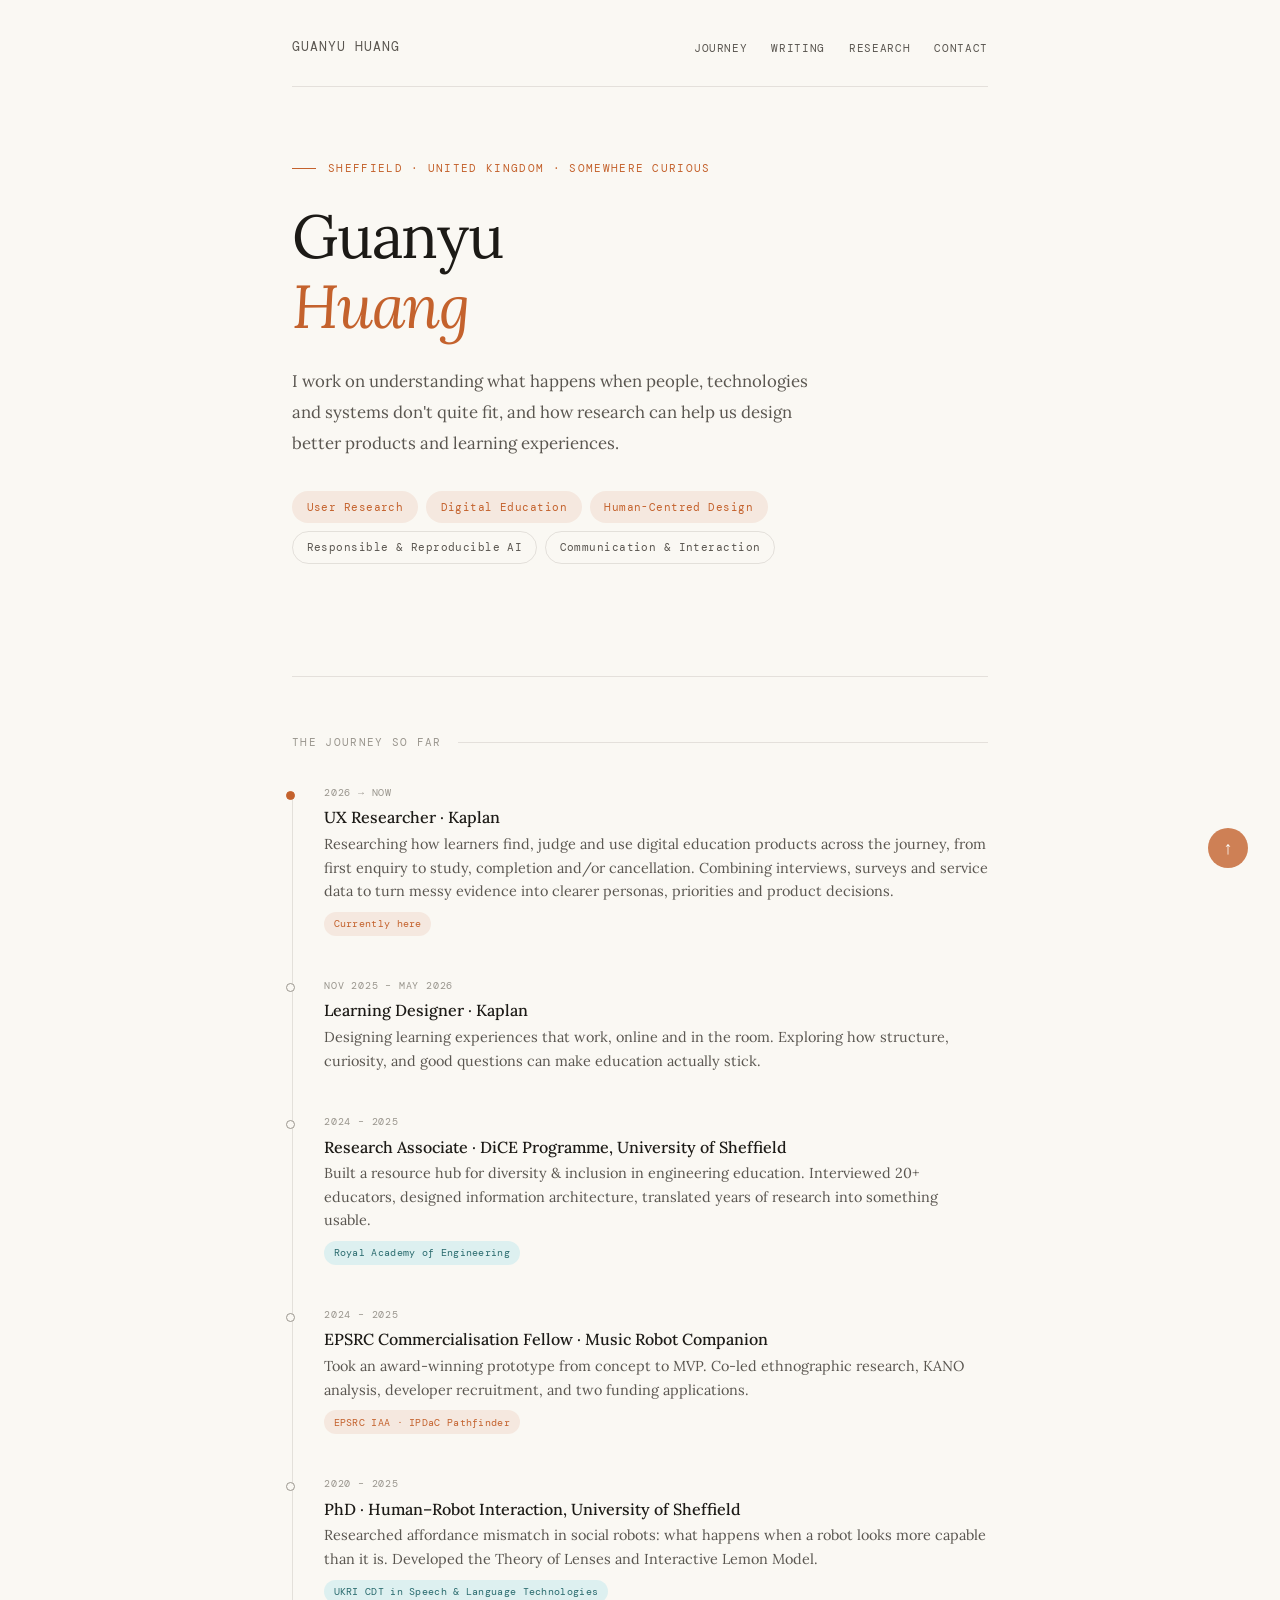
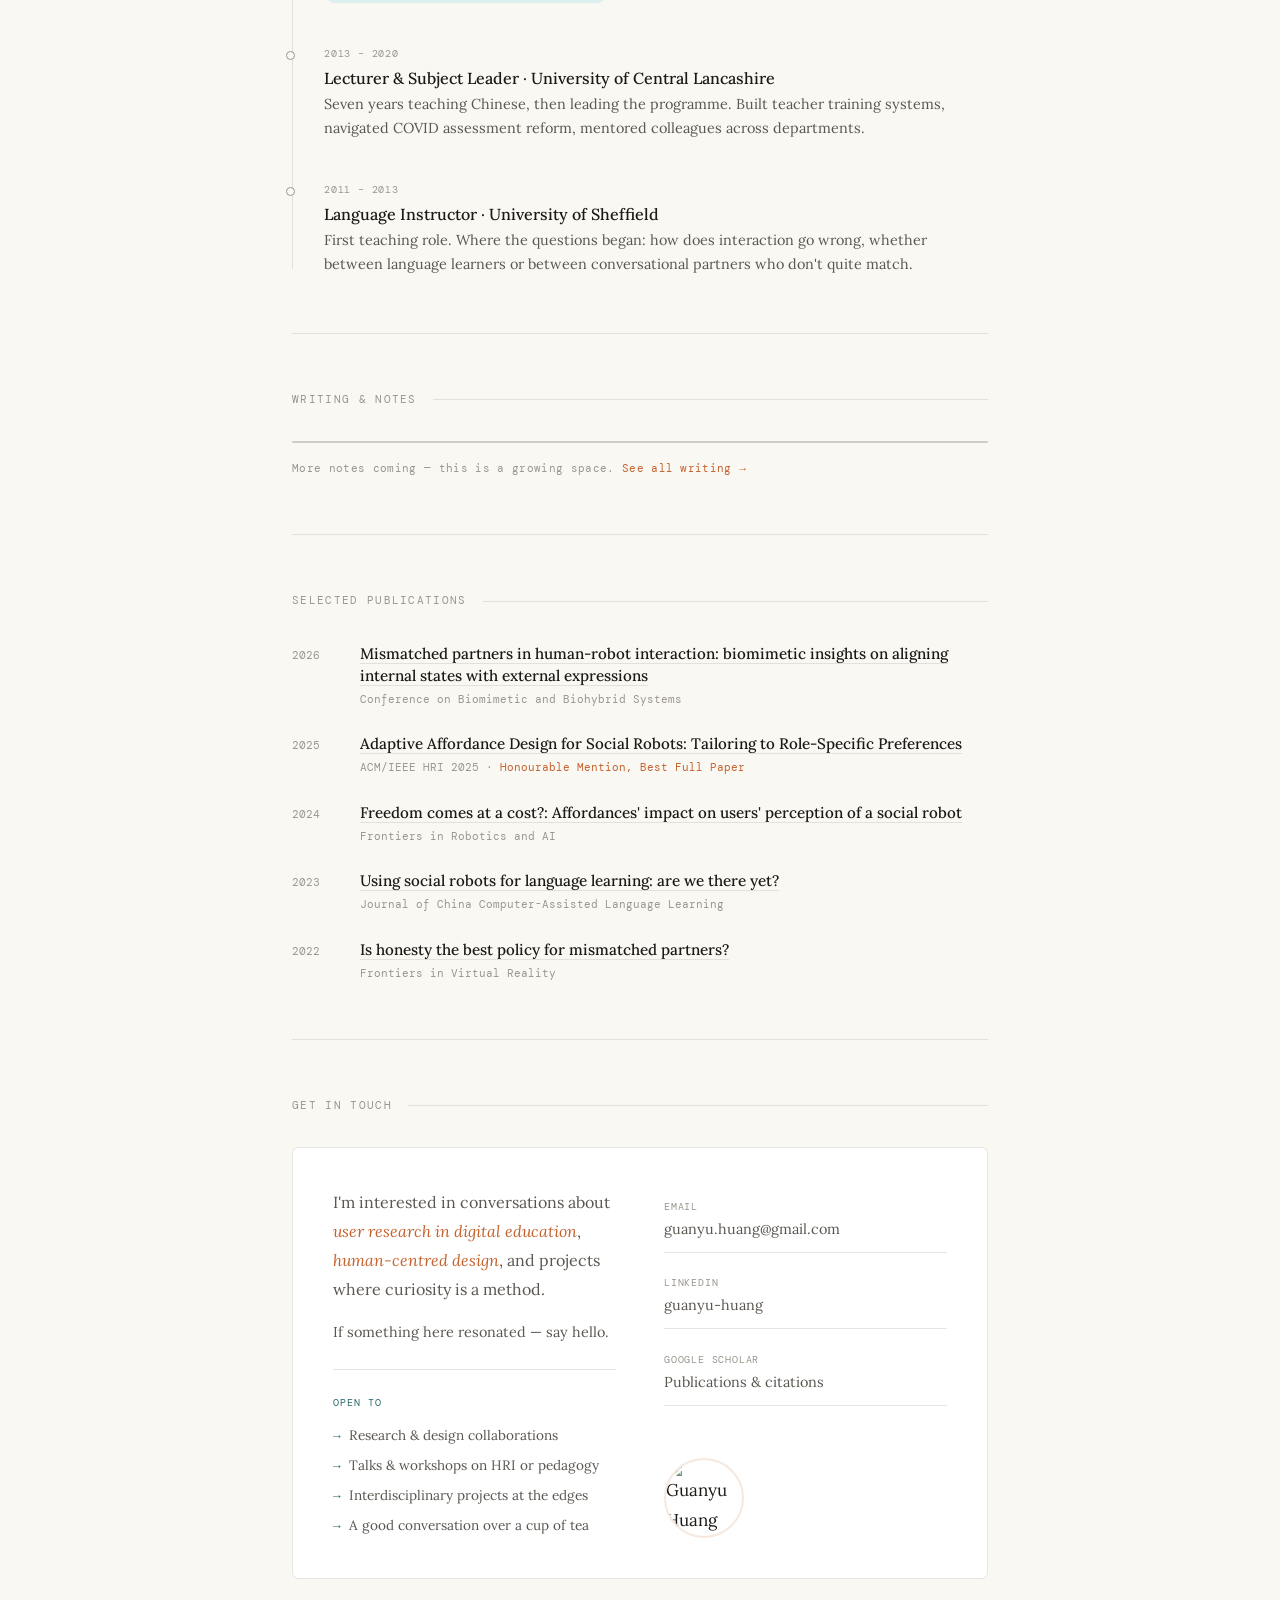
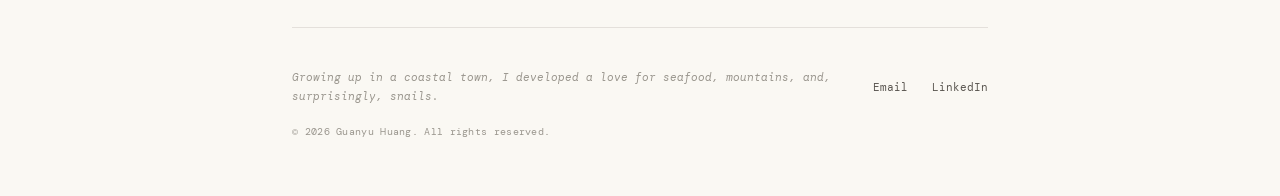
==== index.html @ b327cbba "Update index.html update photo position" ====
<!DOCTYPE html>
<html lang="en">
<head>
<meta charset="UTF-8">
<meta name="viewport" content="width=device-width, initial-scale=1.0">
<title>Guanyu Huang</title>
<link href="https://fonts.googleapis.com/css2?family=Lora:ital,wght@0,400;0,500;1,400&family=DM+Mono:wght@400;500&display=swap" rel="stylesheet">
<style>
*,*::before,*::after{box-sizing:border-box;margin:0;padding:0}
:root{
  --cream:#FAF8F3;--ink:#1C1A16;--ink-soft:#5A5650;--ink-muted:#9A968E;
  --terra:#C4622D;--terra-light:#F5E8DF;--teal:#2A6B6E;--teal-light:#DDF0F0;
  --border:rgba(100,90,80,0.15);
}
html{scroll-behavior:smooth}
body{background:var(--cream);color:var(--ink);font-family:'Lora',Georgia,serif;line-height:1.75;font-size:17px}
.page{max-width:760px;margin:0 auto;padding:0 2rem}
nav{padding:2rem 0 1.5rem;display:flex;align-items:center;justify-content:space-between;border-bottom:1px solid var(--border)}
.nav-name{font-family:'DM Mono',monospace;font-size:13px;letter-spacing:.08em;color:var(--ink-soft);text-decoration:none;text-transform:uppercase;transition:color .2s}
.nav-name:hover{color:var(--terra)}
.nav-links{display:flex;gap:1.5rem;list-style:none;flex-wrap:wrap}
.nav-links a{font-family:'DM Mono',monospace;font-size:11px;letter-spacing:.06em;color:var(--ink-soft);text-decoration:none;text-transform:uppercase;transition:color .2s}
.nav-links a:hover{color:var(--terra)}
.hero{padding:4.5rem 0 3.5rem}
.hero-label{font-family:'DM Mono',monospace;font-size:11px;letter-spacing:.12em;color:var(--terra);text-transform:uppercase;margin-bottom:1.5rem;display:flex;align-items:center;gap:.75rem}
.hero-label::before{content:'';display:inline-block;width:24px;height:1px;background:var(--terra)}
h1{font-size:clamp(2.6rem,6vw,3.8rem);font-weight:400;line-height:1.15;letter-spacing:-.02em;margin-bottom:.4rem}
h1 em{font-style:italic;color:var(--terra)}
.hero-subtitle{font-size:1.05rem;color:var(--ink-soft);max-width:540px;margin-top:1.5rem;line-height:1.85}
.hero-tags{display:flex;flex-wrap:wrap;gap:.5rem;margin-top:2rem}
.tag{font-family:'DM Mono',monospace;font-size:11px;padding:.35rem .85rem;border:1px solid var(--border);border-radius:2rem;color:var(--ink-soft);letter-spacing:.04em}
.tag.accent{background:var(--terra-light);border-color:transparent;color:var(--terra)}
.divider{border:none;border-top:1px solid var(--border);margin:3.5rem 0}
.section-header{font-family:'DM Mono',monospace;font-size:11px;letter-spacing:.12em;color:var(--ink-muted);text-transform:uppercase;margin-bottom:2rem;display:flex;align-items:center;gap:1rem}
.section-header::after{content:'';flex:1;height:1px;background:var(--border)}
.timeline{position:relative;padding-left:2rem}
.timeline::before{content:'';position:absolute;left:0;top:8px;bottom:8px;width:1px;background:var(--border)}
.tl-item{position:relative;margin-bottom:2.5rem}
.tl-item:last-child{margin-bottom:0}
.tl-dot{position:absolute;left:-2.4rem;top:.4rem;width:9px;height:9px;border-radius:50%;background:var(--cream);border:1.5px solid var(--ink-muted);transition:border-color .2s}
.tl-item:hover .tl-dot{border-color:var(--terra)}
.tl-item.highlight .tl-dot{background:var(--terra);border-color:var(--terra)}
.tl-period{font-family:'DM Mono',monospace;font-size:10px;letter-spacing:.08em;color:var(--ink-muted);text-transform:uppercase;margin-bottom:.3rem}
.tl-title{font-size:1rem;font-weight:500;color:var(--ink);margin-bottom:.25rem;line-height:1.4}
.tl-desc{font-size:.9rem;color:var(--ink-soft);line-height:1.65}
.tl-badge{display:inline-block;font-family:'DM Mono',monospace;font-size:10px;padding:.2rem .6rem;border-radius:2rem;margin-top:.5rem;letter-spacing:.03em}
.tl-badge.terra{background:var(--terra-light);color:var(--terra)}
.tl-badge.teal{background:var(--teal-light);color:var(--teal)}
.writing-grid{display:grid;gap:1px;background:var(--border);border:1px solid var(--border);border-radius:6px;overflow:hidden}
.writing-item{background:var(--cream);padding:1.25rem 1.5rem;display:grid;grid-template-columns:1fr auto;gap:1rem;align-items:start;transition:background .2s;text-decoration:none;color:inherit}
.writing-item:hover{background:white}
.writing-tag{font-family:'DM Mono',monospace;font-size:10px;letter-spacing:.08em;color:var(--terra);text-transform:uppercase;margin-bottom:.35rem}
.writing-title{font-size:.95rem;font-weight:500;color:var(--ink);line-height:1.4;margin-bottom:.25rem}
.writing-preview{font-size:.85rem;color:var(--ink-soft);line-height:1.6;font-family:'DM Mono',monospace}
.writing-date{font-family:'DM Mono',monospace;font-size:10px;color:var(--ink-muted);white-space:nowrap}
.writing-arrow{font-family:'DM Mono',monospace;font-size:12px;color:var(--ink-muted);transition:color .2s}
.writing-item:hover .writing-arrow{color:var(--terra)}
.contact-block{background:white;border:1px solid var(--border);border-radius:6px;padding:2.5rem;display:grid;grid-template-columns:1fr 1fr;gap:3rem;align-items:start}
.contact-left p{font-size:1rem;color:var(--ink-soft);line-height:1.8;margin-bottom:1rem}
.contact-left em{color:var(--terra);font-style:italic}
.contact-links{display:flex;flex-direction:column;gap:.75rem}
.contact-link{display:flex;align-items:center;gap:.75rem;text-decoration:none;color:var(--ink-soft);font-size:.9rem;transition:color .2s;padding:.6rem 0;border-bottom:1px solid var(--border)}
.contact-link:last-child{border-bottom:none}
.contact-link:hover{color:var(--terra)}
.contact-link-label{font-family:'DM Mono',monospace;font-size:10px;letter-spacing:.08em;color:var(--ink-muted);text-transform:uppercase;margin-bottom:.1rem}
.contact-link-value{font-size:.9rem}
.open-to{margin-top:1.5rem;padding-top:1.5rem;border-top:1px solid var(--border)}
.open-to-label{font-family:'DM Mono',monospace;font-size:10px;letter-spacing:.1em;color:var(--teal);text-transform:uppercase;margin-bottom:.75rem}
.open-to-items{display:flex;flex-direction:column;gap:.4rem}
.open-to-item{font-size:.85rem;color:var(--ink-soft);display:flex;align-items:center;gap:.5rem}
.open-to-item::before{content:'→';color:var(--teal);font-family:'DM Mono',monospace;font-size:.8rem}
footer{padding:2.5rem 0 3.5rem;border-top:1px solid var(--border);margin-top:3rem}
.footer-top{display:flex;justify-content:space-between;align-items:center;margin-bottom:1rem}
.footer-note{font-family:'DM Mono',monospace;font-size:11px;color:var(--ink-muted);font-style:italic}
.footer-links{display:flex;gap:1.5rem}
.footer-links a{font-family:'DM Mono',monospace;font-size:11px;color:var(--ink-soft);text-decoration:none;transition:color .2s}
.footer-links a:hover{color:var(--terra)}
.footer-copy{font-family:'DM Mono',monospace;font-size:10px;color:var(--ink-muted);letter-spacing:.03em}
.back-to-top{position:fixed;bottom:2rem;right:2rem;background:var(--terra);color:white;border:none;border-radius:50%;width:40px;height:40px;font-size:18px;cursor:pointer;opacity:0.8;transition:opacity .2s;z-index:99}
.back-to-top:hover{opacity:1}
@keyframes fadeUp{from{opacity:0;transform:translateY(14px)}to{opacity:1;transform:translateY(0)}}
.hero{animation:fadeUp .7s ease both}
.hero-subtitle{animation:fadeUp .7s .15s ease both}
.hero-tags{animation:fadeUp .7s .25s ease both}
@media(max-width:600px){
  .contact-block{grid-template-columns:1fr}
  h1{font-size:2.3rem}
  footer{flex-direction:column;gap:1rem;align-items:flex-start}
  nav{flex-wrap:wrap;gap:1rem}
}
</style>
</head>
<body>
<div class="page">

<nav>
  <a href="/curiousguanyu/index.html" class="nav-name">Guanyu Huang</a>
  <ul class="nav-links">
    <li><a href="/curiousguanyu/index.html#journey">Journey</a></li>
    <li><a href="/curiousguanyu/writing.html">Writing</a></li>
    <li><a href="/curiousguanyu/index.html#research">Research</a></li>
    <li><a href="/curiousguanyu/index.html#contact">Contact</a></li>
  </ul>
</nav>

<section class="hero">
  <div class="hero-label">Sheffield · United Kingdom · Somewhere curious</div>
  <h1>Guanyu<br><em>Huang</em></h1>
  <p class="hero-subtitle">I work on understanding what happens when people, technologies and systems don't quite fit, and how research can help us design better products and learning experiences.</p>
  <div class="hero-tags">
    <span class="tag accent">User Research</span>
    <span class="tag accent">Digital Education</span>
    <span class="tag accent">Human-Centred Design</span>
    <span class="tag">Responsible & Reproducible AI</span>
    <span class="tag">Communication & Interaction</span>
  </div>
</section>

<hr class="divider">

<section id="journey">
  <div class="section-header">The journey so far</div>
  <div class="timeline">

    <div class="tl-item highlight">
      <div class="tl-dot"></div>
      <div class="tl-period">2026 → Now</div>
      <div class="tl-title">UX Researcher · Kaplan</div>
      <div class="tl-desc">Researching how learners find, judge and use digital education products across the journey, from first enquiry to study, completion and/or cancellation. Combining interviews, surveys and service data to turn messy evidence into clearer personas, priorities and product decisions.</div>
      <span class="tl-badge terra">Currently here</span>
    </div>

    <div class="tl-item">
      <div class="tl-dot"></div>
      <div class="tl-period">Nov 2025 – May 2026</div>
      <div class="tl-title">Learning Designer · Kaplan</div>
      <div class="tl-desc">Designing learning experiences that work, online and in the room. Exploring how structure, curiosity, and good questions can make education actually stick.</div>
    </div>

    <div class="tl-item">
      <div class="tl-dot"></div>
      <div class="tl-period">2024 – 2025</div>
      <div class="tl-title">Research Associate · DiCE Programme, University of Sheffield</div>
      <div class="tl-desc">Built a resource hub for diversity & inclusion in engineering education. Interviewed 20+ educators, designed information architecture, translated years of research into something usable.</div>
      <span class="tl-badge teal">Royal Academy of Engineering</span>
    </div>

    <div class="tl-item">
      <div class="tl-dot"></div>
      <div class="tl-period">2024 – 2025</div>
      <div class="tl-title">EPSRC Commercialisation Fellow · Music Robot Companion</div>
      <div class="tl-desc">Took an award-winning prototype from concept to MVP. Co-led ethnographic research, KANO analysis, developer recruitment, and two funding applications.</div>
      <span class="tl-badge terra">EPSRC IAA · IPDaC Pathfinder</span>
    </div>

    <div class="tl-item">
      <div class="tl-dot"></div>
      <div class="tl-period">2020 – 2025</div>
      <div class="tl-title">PhD · Human–Robot Interaction, University of Sheffield</div>
      <div class="tl-desc">Researched affordance mismatch in social robots: what happens when a robot looks more capable than it is. Developed the Theory of Lenses and Interactive Lemon Model.</div>
      <span class="tl-badge teal">UKRI CDT in Speech & Language Technologies</span>
    </div>

    <div class="tl-item">
      <div class="tl-dot"></div>
      <div class="tl-period">2013 – 2020</div>
      <div class="tl-title">Lecturer & Subject Leader · University of Central Lancashire</div>
      <div class="tl-desc">Seven years teaching Chinese, then leading the programme. Built teacher training systems, navigated COVID assessment reform, mentored colleagues across departments.</div>
    </div>

    <div class="tl-item">
      <div class="tl-dot"></div>
      <div class="tl-period">2011 – 2013</div>
      <div class="tl-title">Language Instructor · University of Sheffield</div>
      <div class="tl-desc">First teaching role. Where the questions began: how does interaction go wrong, whether between language learners or between conversational partners who don't quite match.</div>
    </div>

  </div>
</section>

<hr class="divider">

<section id="writing">
  <div class="section-header">Writing & notes</div>
  <div class="writing-grid" id="index-articles"></div>
  <p style="font-family:'DM Mono',monospace;font-size:11px;color:var(--ink-muted);margin-top:1rem;letter-spacing:.03em;">More notes coming — this is a growing space. <a href="/curiousguanyu/writing.html" style="color:var(--terra);text-decoration:none;">See all writing →</a></p>
</section>

<hr class="divider">

<section id="research">
  <div class="section-header">Selected publications</div>
  <div style="display:grid;gap:1.5rem">

    <div style="display:grid;grid-template-columns:3rem 1fr;gap:1.25rem;align-items:start">
      <span style="font-family:'DM Mono',monospace;font-size:11px;color:var(--ink-muted);padding-top:.2rem">2026</span>
      <div>
        <div style="font-size:.95rem;font-weight:500;margin-bottom:.2rem;line-height:1.45"><a href="https://link.springer.com/chapter/10.1007/978-3-032-07448-5_31" style="color:var(--ink);text-decoration:none;border-bottom:1px solid var(--border);" target="_blank">Mismatched partners in human-robot interaction: biomimetic insights on aligning internal states with external expressions</a></div>
        <div style="font-family:'DM Mono',monospace;font-size:11px;color:var(--ink-muted)">Conference on Biomimetic and Biohybrid Systems</div>
      </div>
    </div>

    <div style="display:grid;grid-template-columns:3rem 1fr;gap:1.25rem;align-items:start">
      <span style="font-family:'DM Mono',monospace;font-size:11px;color:var(--ink-muted);padding-top:.2rem">2025</span>
      <div>
        <div style="font-size:.95rem;font-weight:500;margin-bottom:.2rem;line-height:1.45"><a href="https://ieeexplore.ieee.org/abstract/document/10974246" style="color:var(--ink);text-decoration:none;border-bottom:1px solid var(--border);" target="_blank">Adaptive Affordance Design for Social Robots: Tailoring to Role-Specific Preferences</a></div>
        <div style="font-family:'DM Mono',monospace;font-size:11px;color:var(--ink-muted)">ACM/IEEE HRI 2025 · <span style="color:var(--terra)">Honourable Mention, Best Full Paper</span></div>
      </div>
    </div>

    <div style="display:grid;grid-template-columns:3rem 1fr;gap:1.25rem;align-items:start">
      <span style="font-family:'DM Mono',monospace;font-size:11px;color:var(--ink-muted);padding-top:.2rem">2024</span>
      <div>
        <div style="font-size:.95rem;font-weight:500;margin-bottom:.2rem;line-height:1.45"><a href="https://www.frontiersin.org/journals/robotics-and-ai/articles/10.3389/frobt.2024.1288818/full" style="color:var(--ink);text-decoration:none;border-bottom:1px solid var(--border);" target="_blank">Freedom comes at a cost?: Affordances' impact on users' perception of a social robot</a></div>
        <div style="font-family:'DM Mono',monospace;font-size:11px;color:var(--ink-muted)">Frontiers in Robotics and AI</div>
      </div>
    </div>

    <div style="display:grid;grid-template-columns:3rem 1fr;gap:1.25rem;align-items:start">
      <span style="font-family:'DM Mono',monospace;font-size:11px;color:var(--ink-muted);padding-top:.2rem">2023</span>
      <div>
        <div style="font-size:.95rem;font-weight:500;margin-bottom:.2rem;line-height:1.45"><a href="https://www.degruyterbrill.com/document/doi/10.1515/jccall-2023-0013/html" style="color:var(--ink);text-decoration:none;border-bottom:1px solid var(--border);" target="_blank">Using social robots for language learning: are we there yet?</a></div>
        <div style="font-family:'DM Mono',monospace;font-size:11px;color:var(--ink-muted)">Journal of China Computer-Assisted Language Learning</div>
      </div>
    </div>

    <div style="display:grid;grid-template-columns:3rem 1fr;gap:1.25rem;align-items:start">
      <span style="font-family:'DM Mono',monospace;font-size:11px;color:var(--ink-muted);padding-top:.2rem">2022</span>
      <div>
        <div style="font-size:.95rem;font-weight:500;margin-bottom:.2rem;line-height:1.45"><a href="https://www.frontiersin.org/journals/virtual-reality/articles/10.3389/frvir.2022.1020169/full" style="color:var(--ink);text-decoration:none;border-bottom:1px solid var(--border);" target="_blank">Is honesty the best policy for mismatched partners?</a></div>
        <div style="font-family:'DM Mono',monospace;font-size:11px;color:var(--ink-muted)">Frontiers in Virtual Reality</div>
      </div>
    </div>

  </div>
</section>

<hr class="divider">

<section id="contact">
  <div class="section-header">Get in touch</div>
  <div class="contact-block" style="position:relative">
    <div class="contact-left">
      <p>I'm interested in conversations about <em>user research in digital education</em>, <em>human-centred design</em>, and projects where curiosity is a method.</p>
      <p style="font-size:.9rem">If something here resonated — say hello.</p>
      <div class="open-to">
        <div class="open-to-label">Open to</div>
        <div class="open-to-items">
          <div class="open-to-item">Research & design collaborations</div>
          <div class="open-to-item">Talks & workshops on HRI or pedagogy</div>
          <div class="open-to-item">Interdisciplinary projects at the edges</div>
          <div class="open-to-item">A good conversation over a cup of tea</div>
        </div>
      </div>
    </div>
    <div class="contact-links" style="display:flex;flex-direction:column;height:100%;">
      <a href="mailto:guanyu.huang@gmail.com" class="contact-link">
        <div>
          <div class="contact-link-label">Email</div>
          <div class="contact-link-value">guanyu.huang@gmail.com</div>
        </div>
      </a>
      <a href="https://linkedin.com/in/guanyu-huang/" class="contact-link" target="_blank">
        <div>
          <div class="contact-link-label">LinkedIn</div>
          <div class="contact-link-value">guanyu-huang</div>
        </div>
      </a>
      <a href="https://scholar.google.co.uk/citations?user=X3f7F_oAAAAJ&hl=en&oi=ao" class="contact-link" target="_blank">
        <div>
          <div class="contact-link-label">Google Scholar</div>
          <div class="contact-link-value">Publications & citations</div>
        </div>
      </a>
      <img src="/curiousguanyu/images/guanyu.jpg" alt="Guanyu Huang" style="width:80px;height:80px;border-radius:50%;object-fit:cover;object-position:center top;border:2px solid var(--terra-light);margin-top:auto;display:block;">
    </div>
  </div>
</section>

<footer>
  <div class="footer-top">
    <span class="footer-note">Growing up in a coastal town, I developed a love for seafood, mountains, and, surprisingly, snails.</span>
    <div class="footer-links">
      <a href="mailto:guanyu.huang@gmail.com">Email</a>
      <a href="https://linkedin.com/in/guanyu-huang/" target="_blank">LinkedIn</a>
    </div>
  </div>
  <div class="footer-copy">© 2026 Guanyu Huang. All rights reserved.</div>
</footer>

<button class="back-to-top" onclick="window.scrollTo({top:0,behavior:'smooth'})">↑</button>

</div>

<script src="/curiousguanyu/articles.js"></script>
<script>
  renderArticleGrid('index-articles', 4);
</script>
</body>
</html>
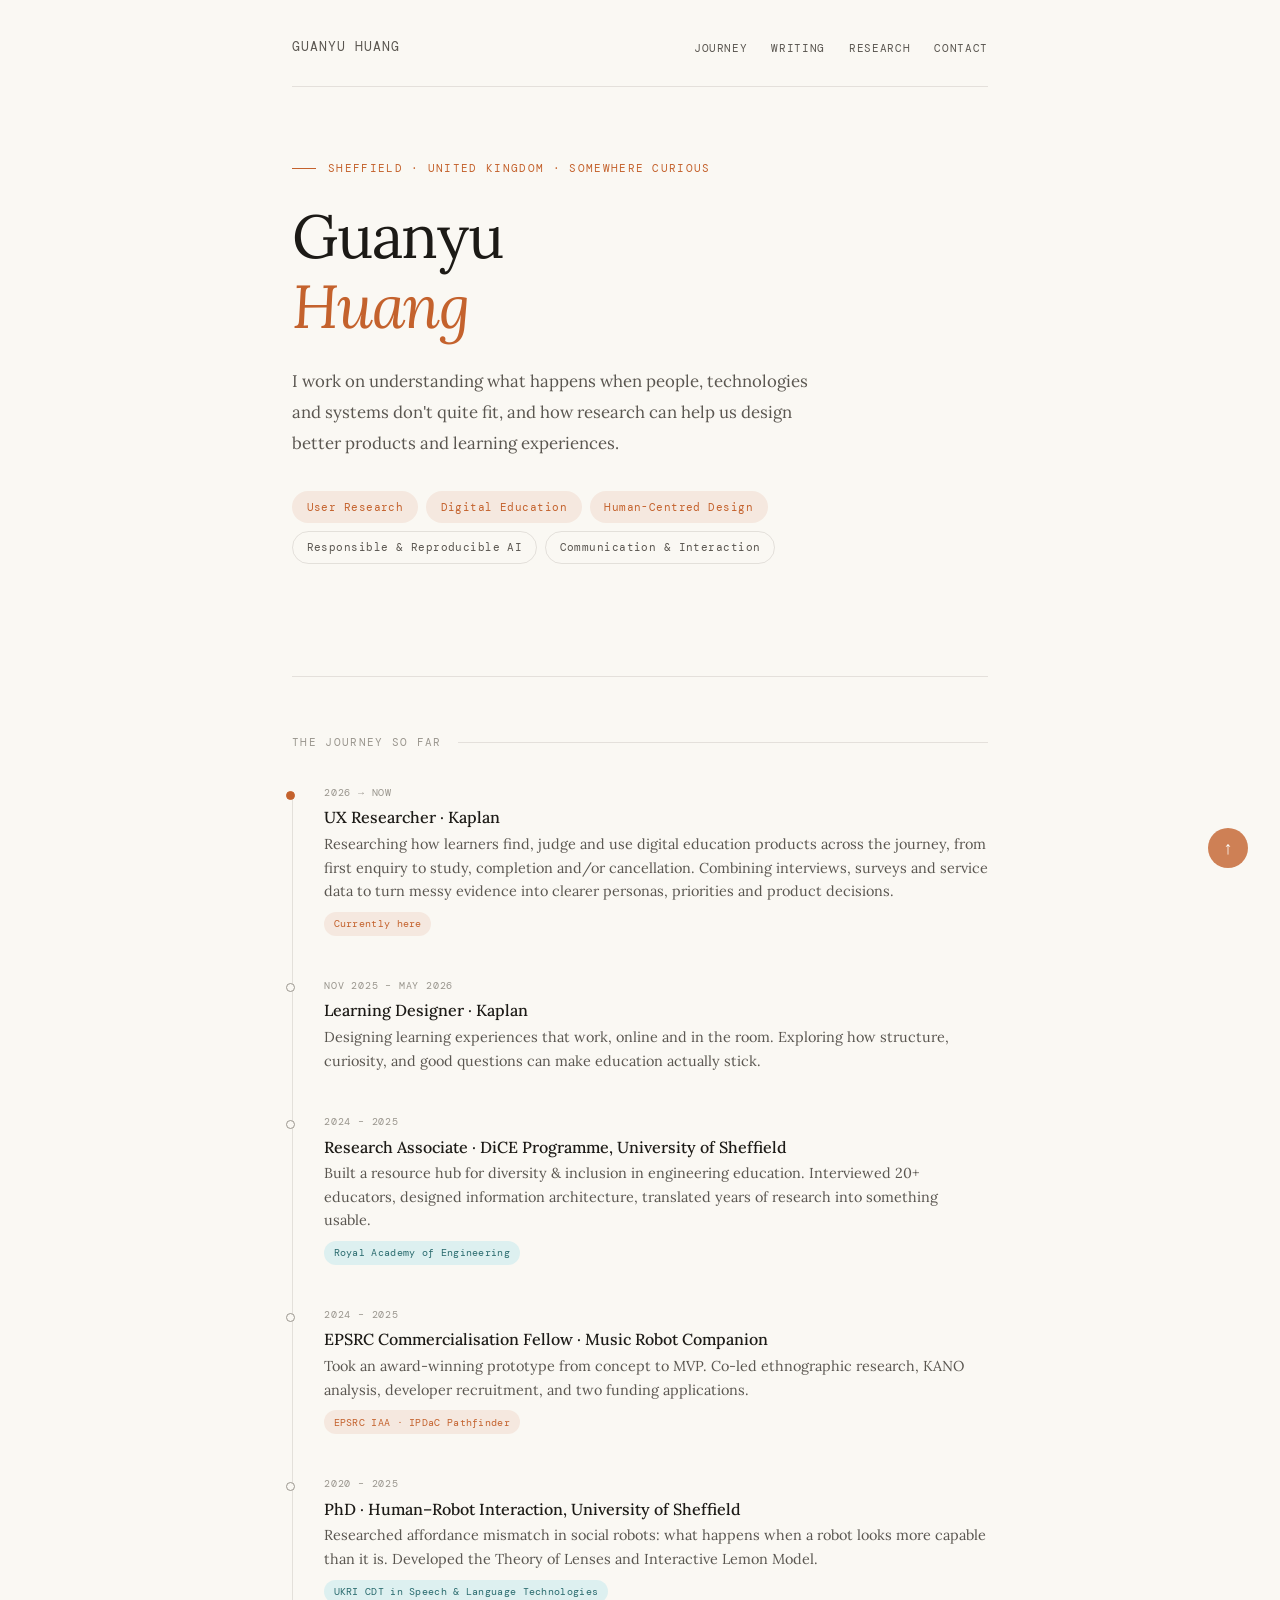
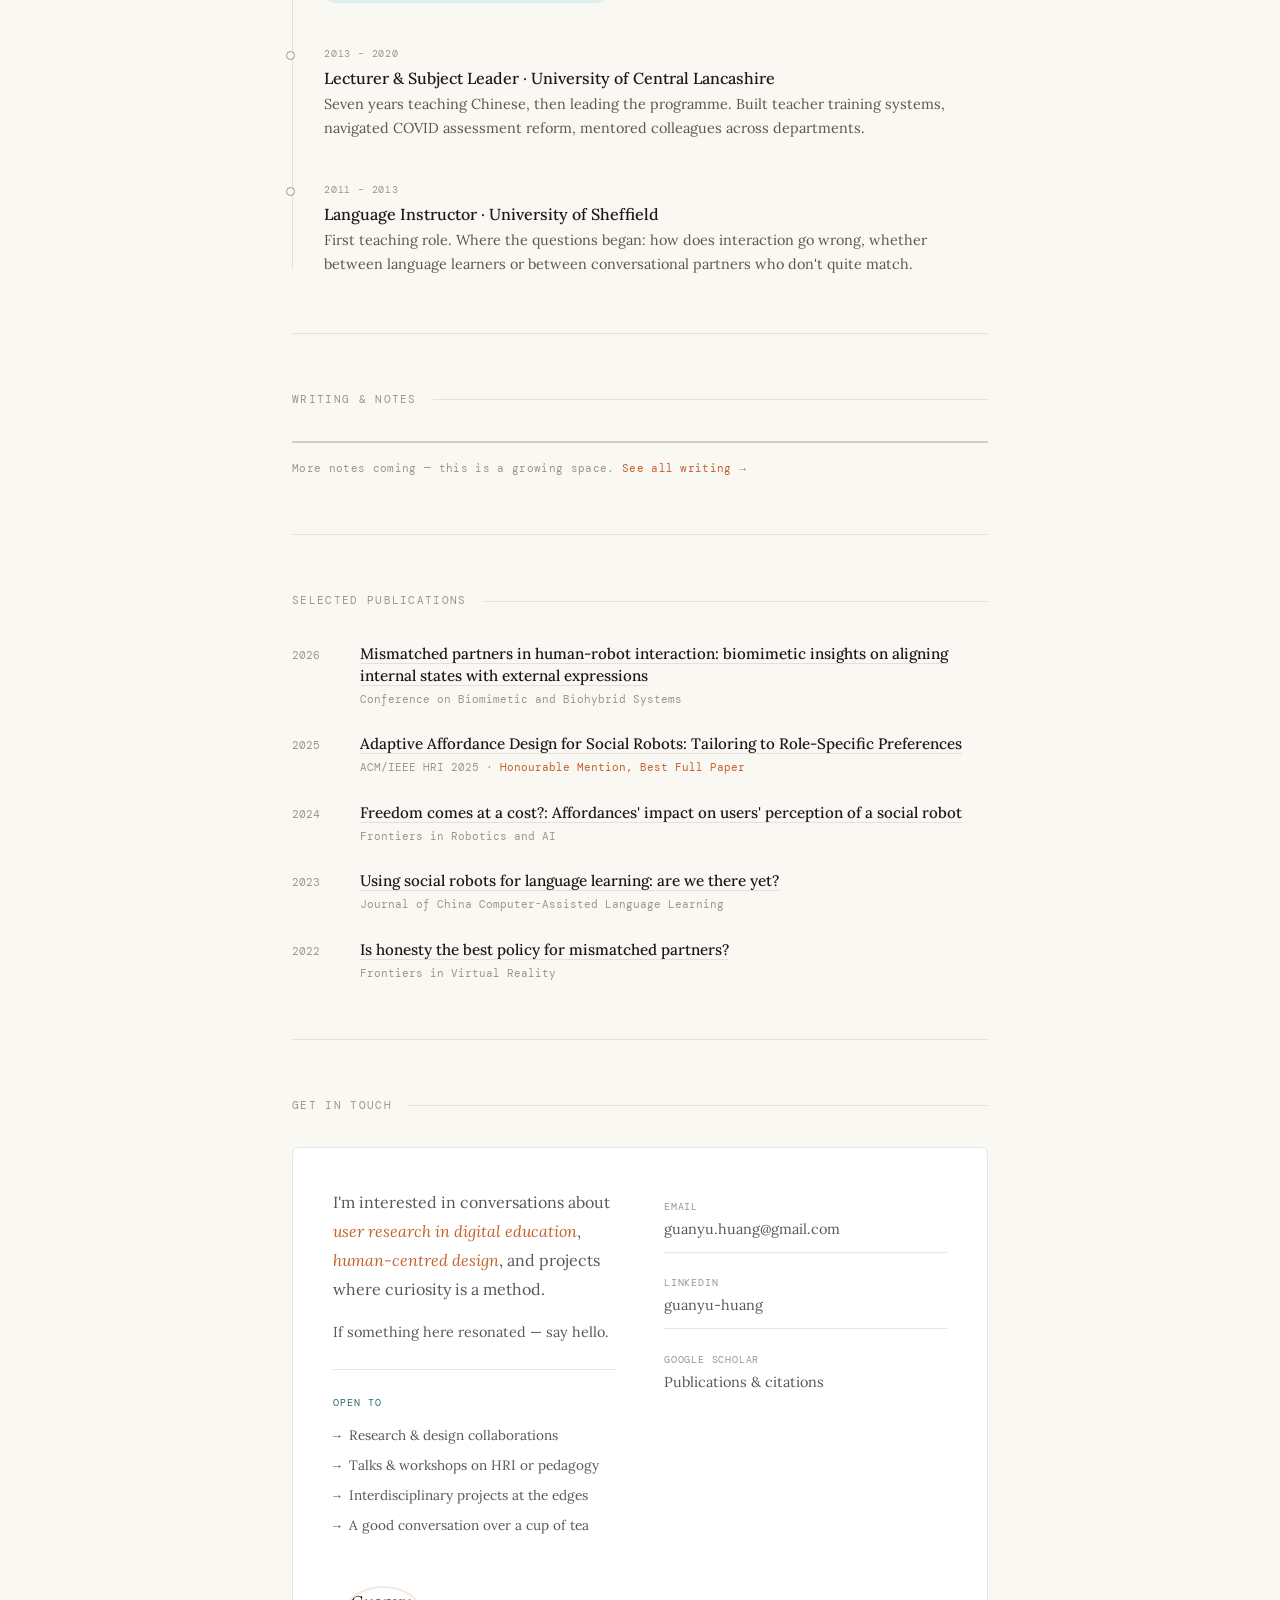
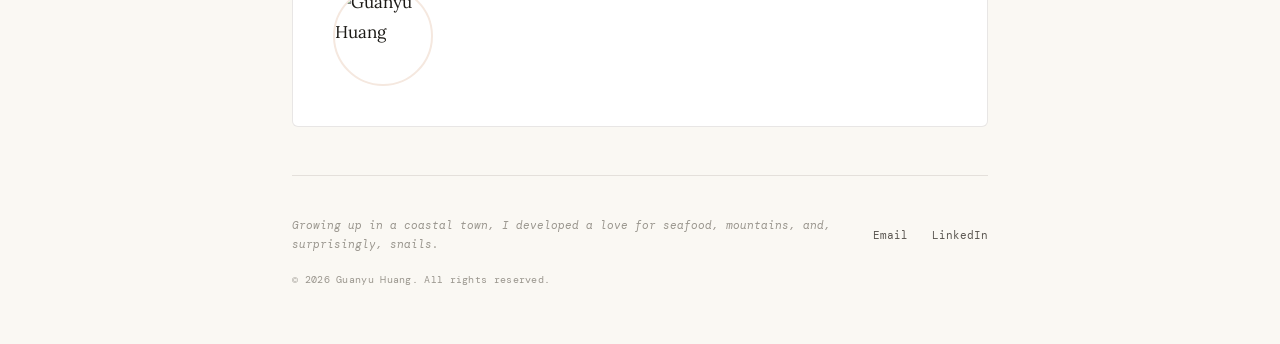
==== commit 31226909: "Update index.html Update location and size of the image." ====
--- a/index.html
+++ b/index.html
@@ -272,8 +272,8 @@
           <div class="contact-link-value">Publications & citations</div>
         </div>
       </a>
-      <img src="/curiousguanyu/images/guanyu.jpg" alt="Guanyu Huang" style="width:80px;height:80px;border-radius:50%;object-fit:cover;object-position:center top;border:2px solid var(--terra-light);margin-top:auto;display:block;">
-    </div>
+    </div>
+    <img src="/curiousguanyu/images/guanyu.jpg" alt="Guanyu Huang" style="width:100px;height:100px;border-radius:50%;object-fit:cover;object-position:center top;border:2px solid var(--terra-light);margin-top:auto;display:block;">
   </div>
 </section>
 
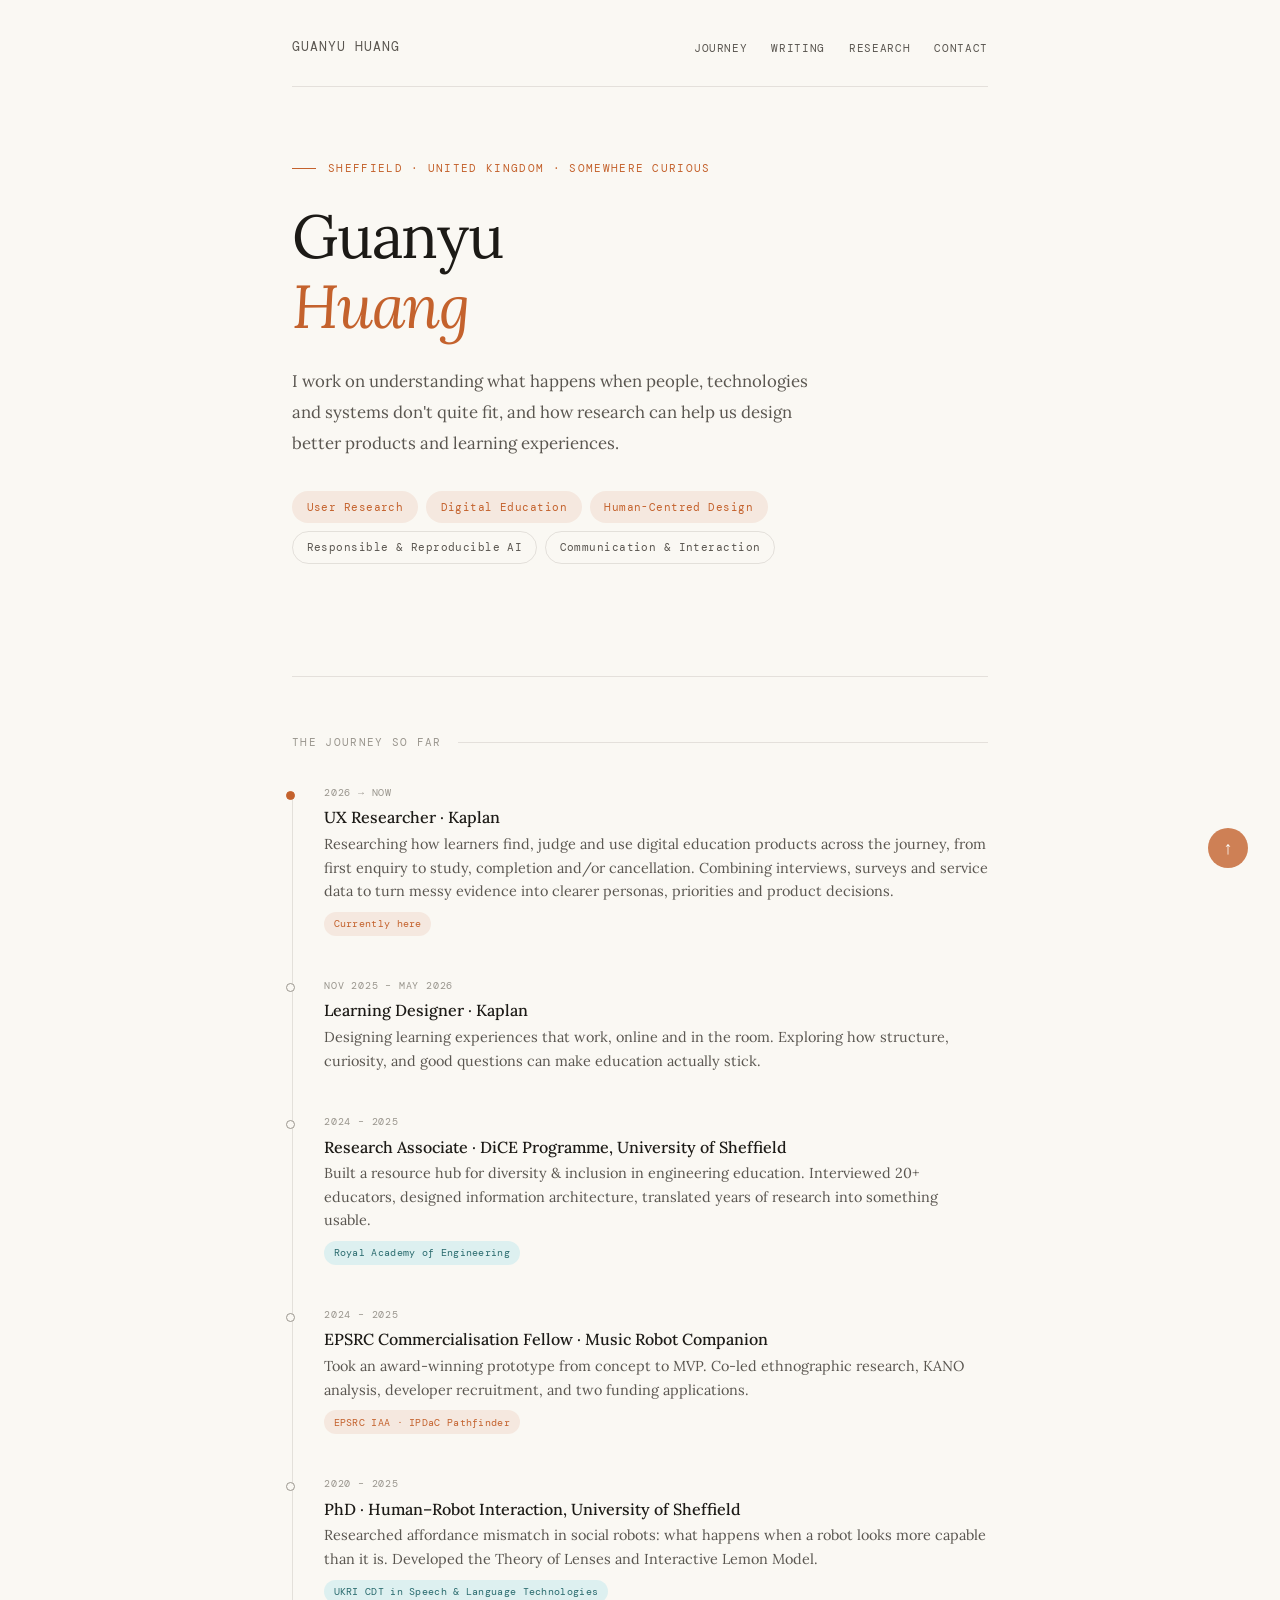
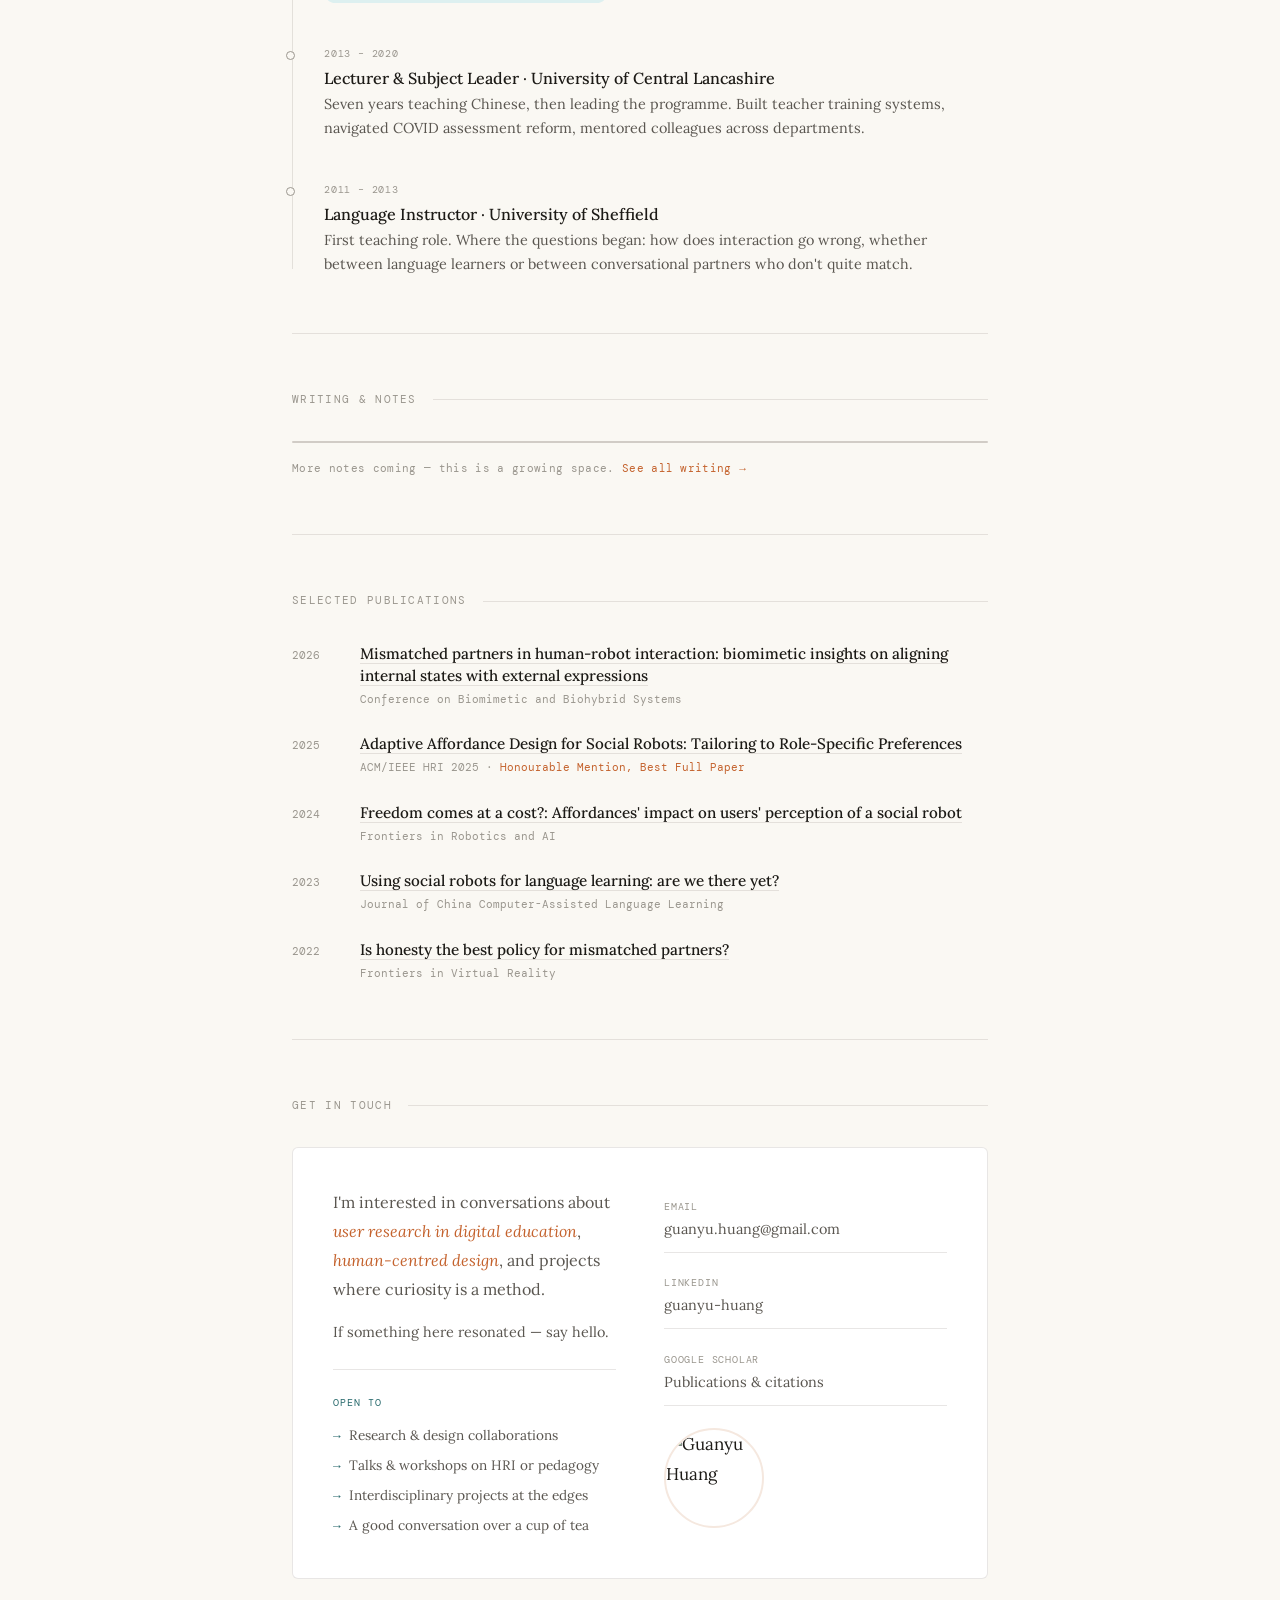
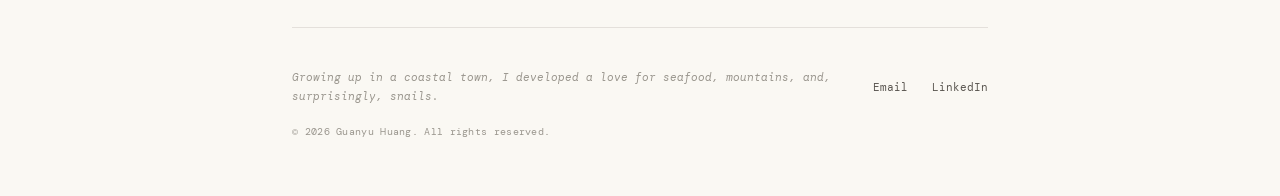
==== commit 3ab6ebe2: "Update index.html Update the location of the image" ====
--- a/index.html
+++ b/index.html
@@ -272,8 +272,8 @@
           <div class="contact-link-value">Publications & citations</div>
         </div>
       </a>
-    </div>
-    <img src="/curiousguanyu/images/guanyu.jpg" alt="Guanyu Huang" style="width:100px;height:100px;border-radius:50%;object-fit:cover;object-position:center top;border:2px solid var(--terra-light);margin-top:auto;display:block;">
+      <img src="/curiousguanyu/images/guanyu.jpg" alt="Guanyu Huang" style="width:100px;height:100px;border-radius:50%;object-fit:cover;object-position:center top;border:2px solid var(--terra-light);display:block;margin-top:auto;margin-bottom:auto;">
+    </div>
   </div>
 </section>
 
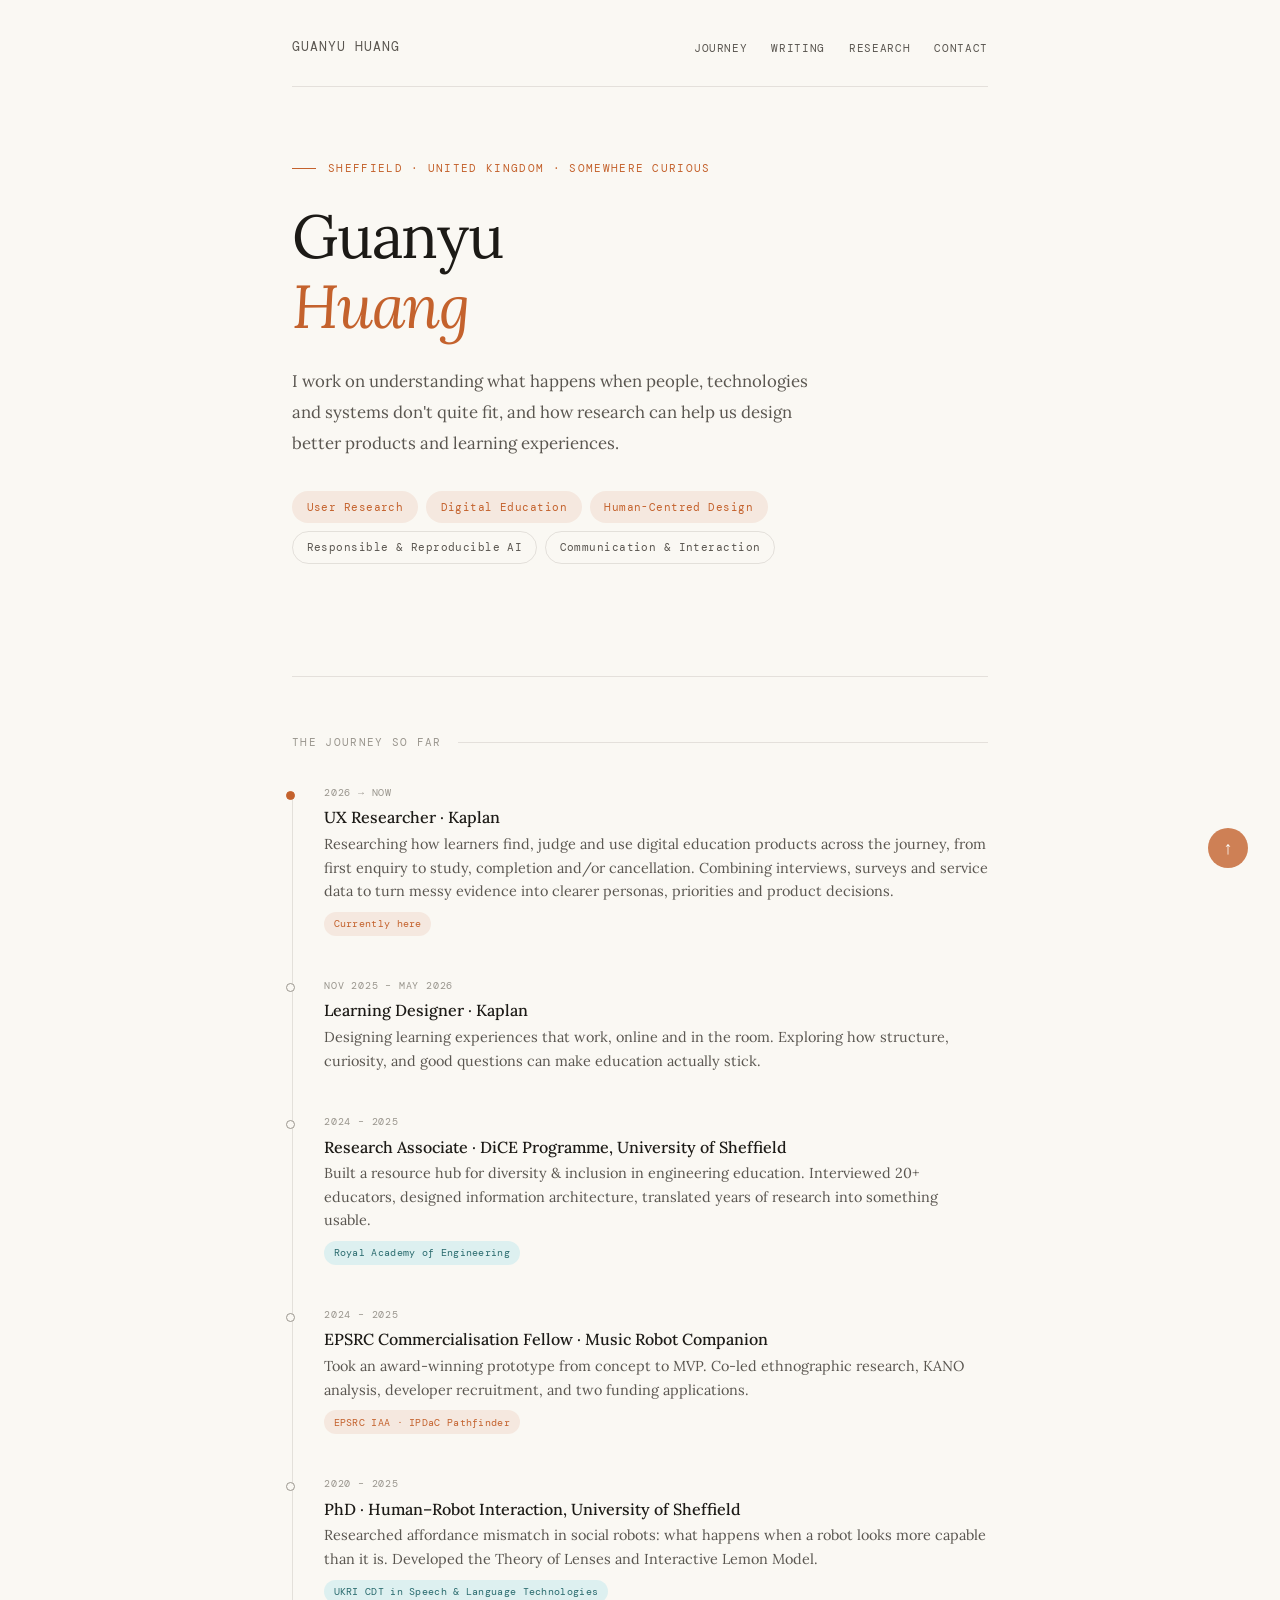
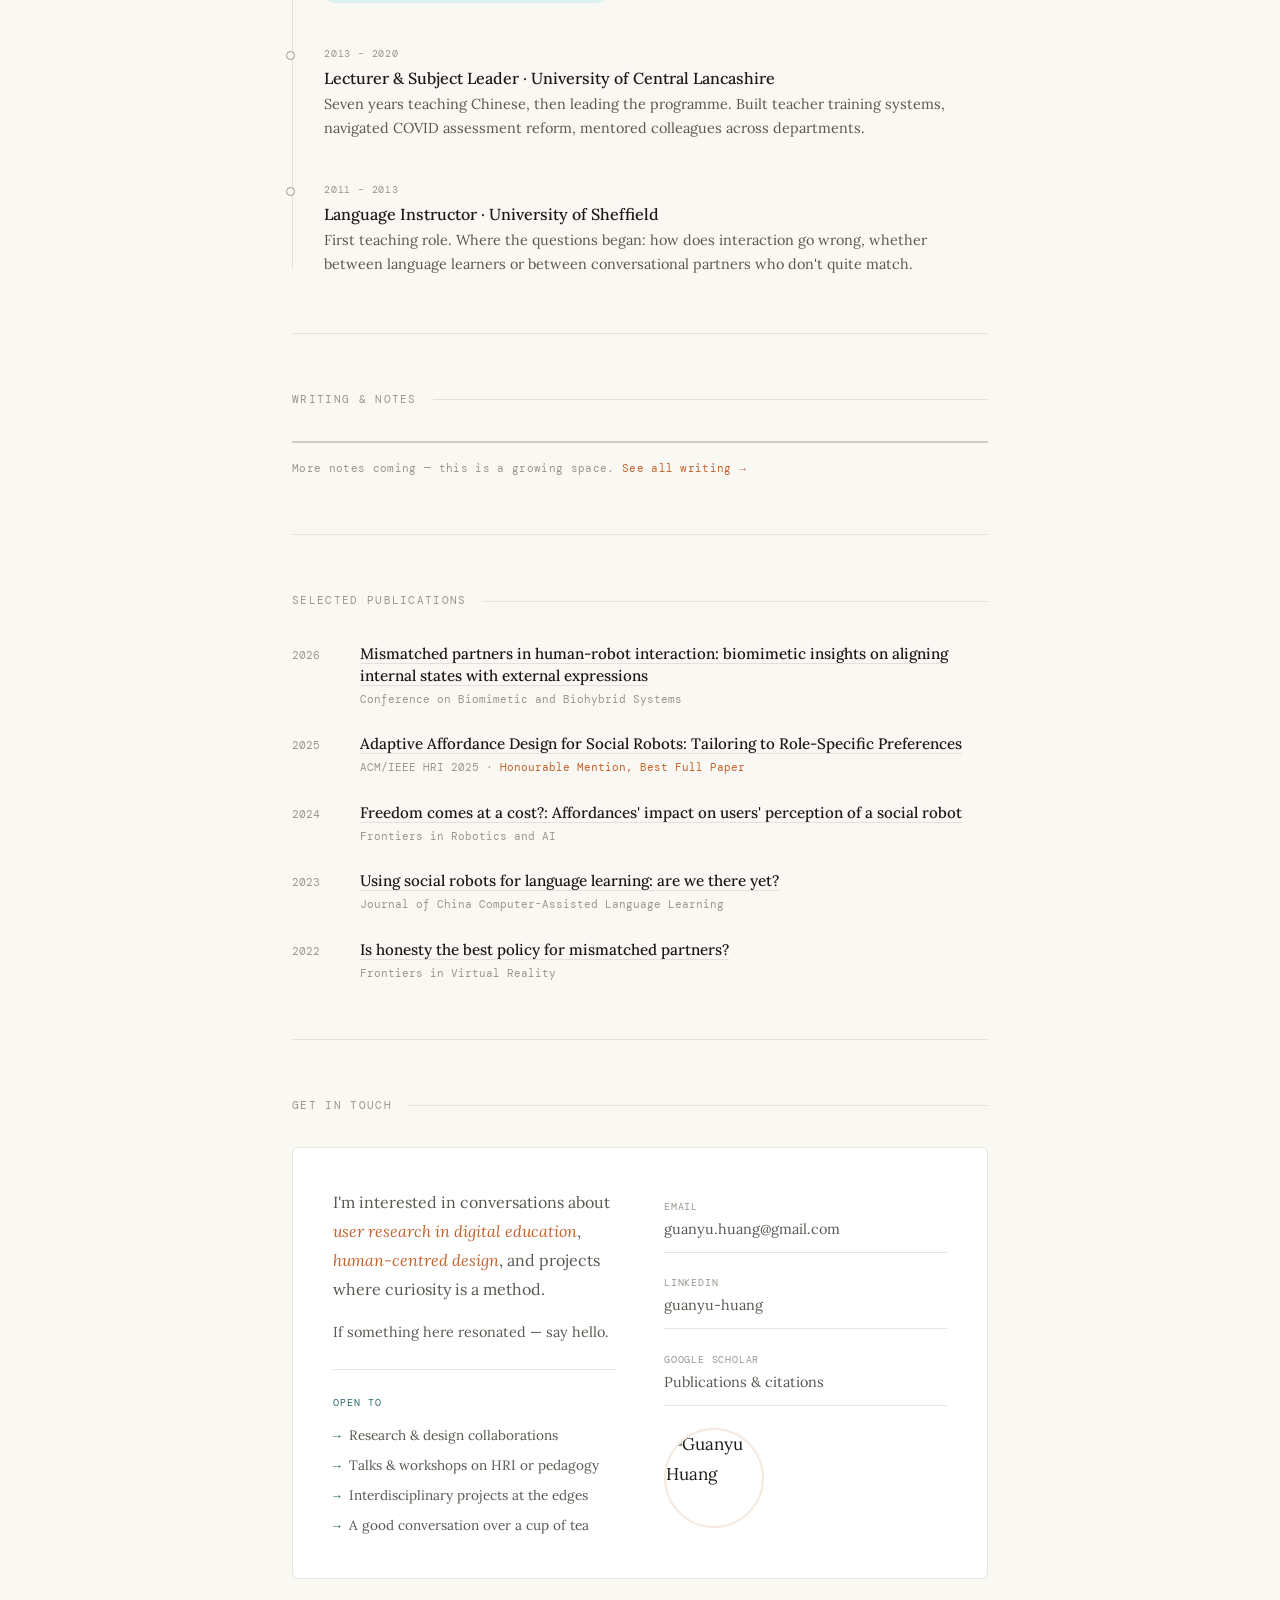
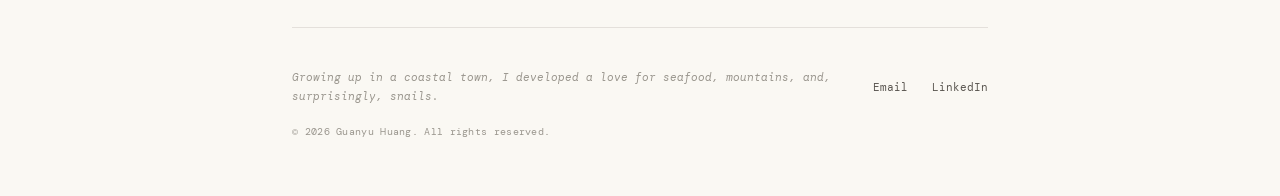
==== commit d06f6d47: "Update index.html" ====
--- a/index.html
+++ b/index.html
@@ -239,7 +239,7 @@
 
 <section id="contact">
   <div class="section-header">Get in touch</div>
-  <div class="contact-block" style="position:relative">
+  <div class="contact-block" style="align-items:stretch;">
     <div class="contact-left">
       <p>I'm interested in conversations about <em>user research in digital education</em>, <em>human-centred design</em>, and projects where curiosity is a method.</p>
       <p style="font-size:.9rem">If something here resonated — say hello.</p>
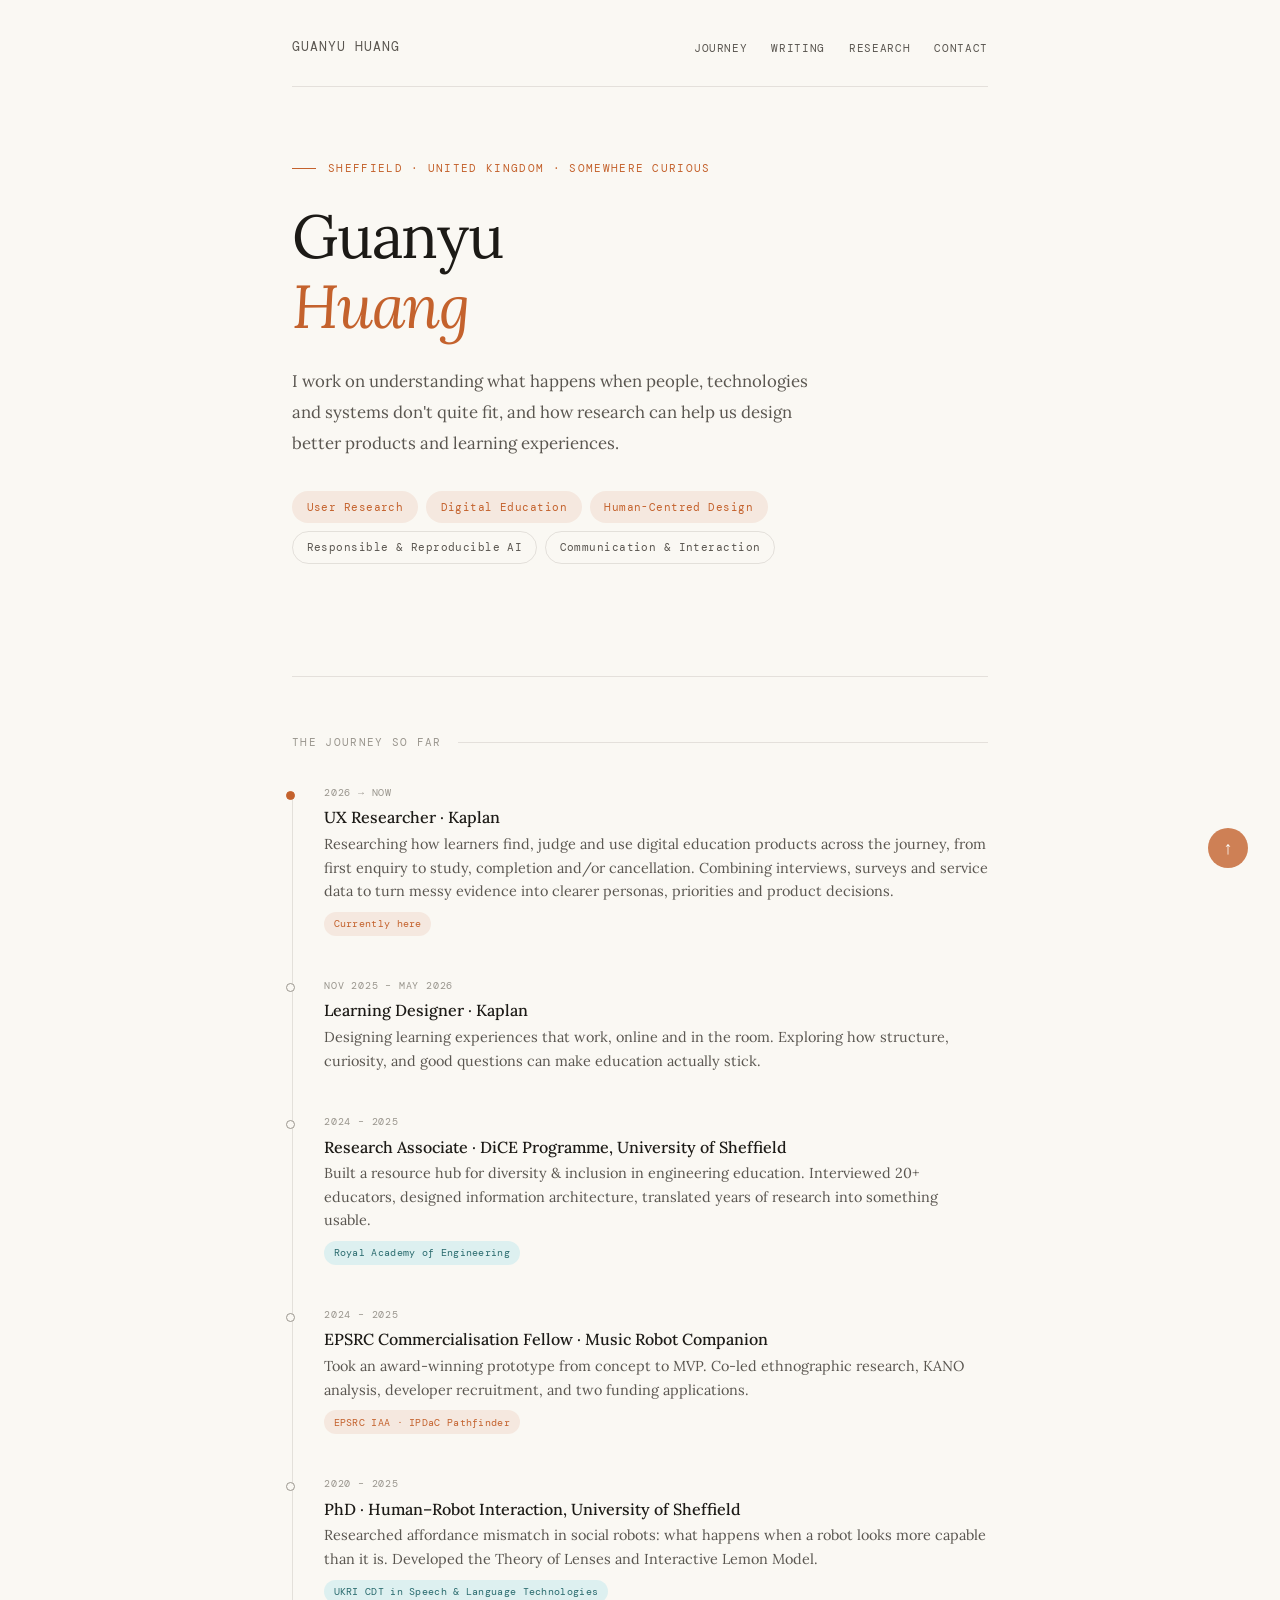
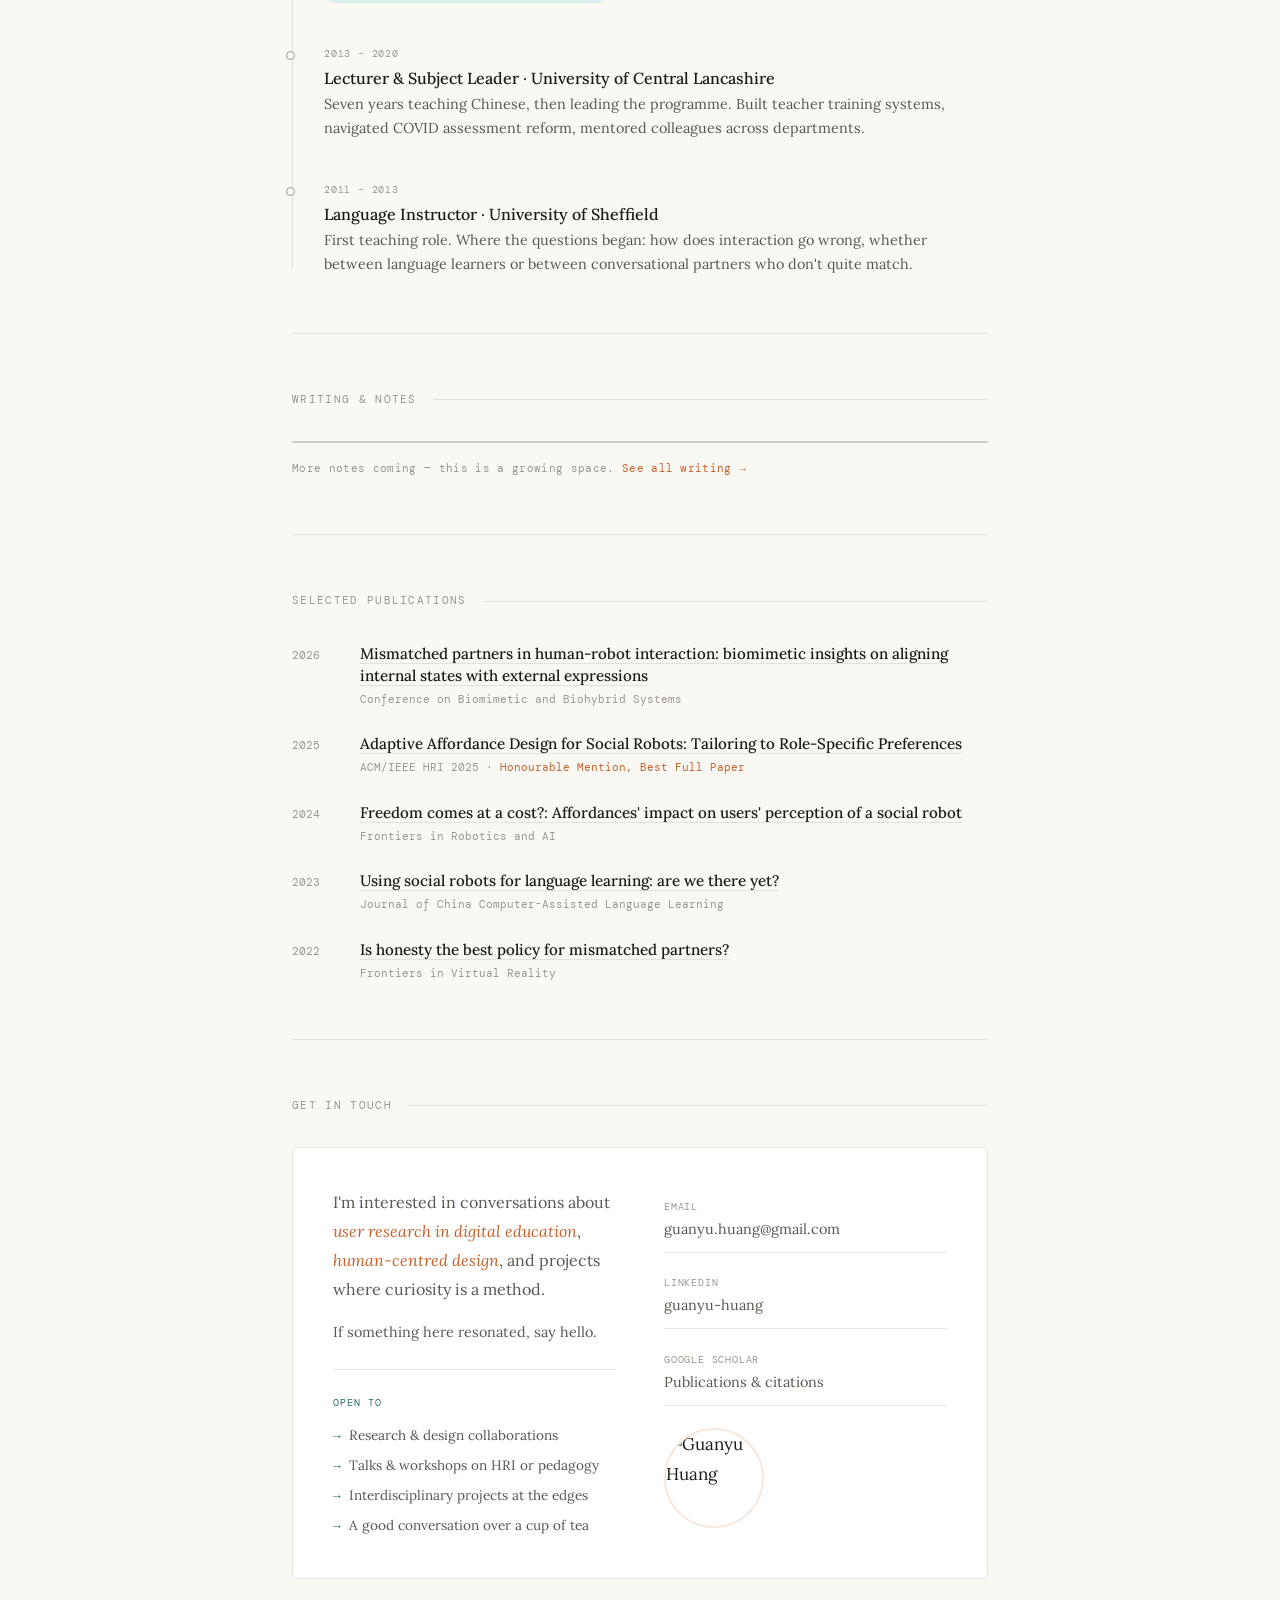
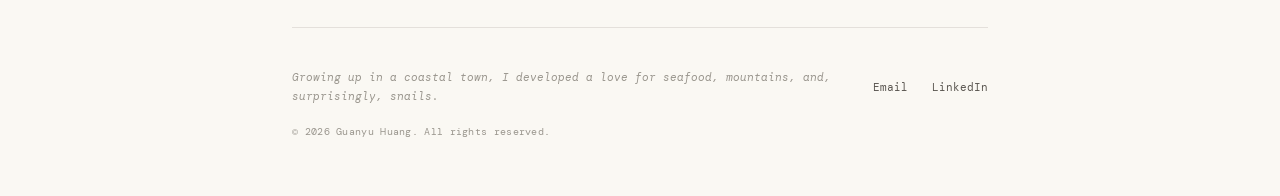
==== commit feb8f993: "Update index.html" ====
--- a/index.html
+++ b/index.html
@@ -242,7 +242,7 @@
   <div class="contact-block" style="align-items:stretch;">
     <div class="contact-left">
       <p>I'm interested in conversations about <em>user research in digital education</em>, <em>human-centred design</em>, and projects where curiosity is a method.</p>
-      <p style="font-size:.9rem">If something here resonated — say hello.</p>
+      <p style="font-size:.9rem">If something here resonated, say hello.</p>
       <div class="open-to">
         <div class="open-to-label">Open to</div>
         <div class="open-to-items">
